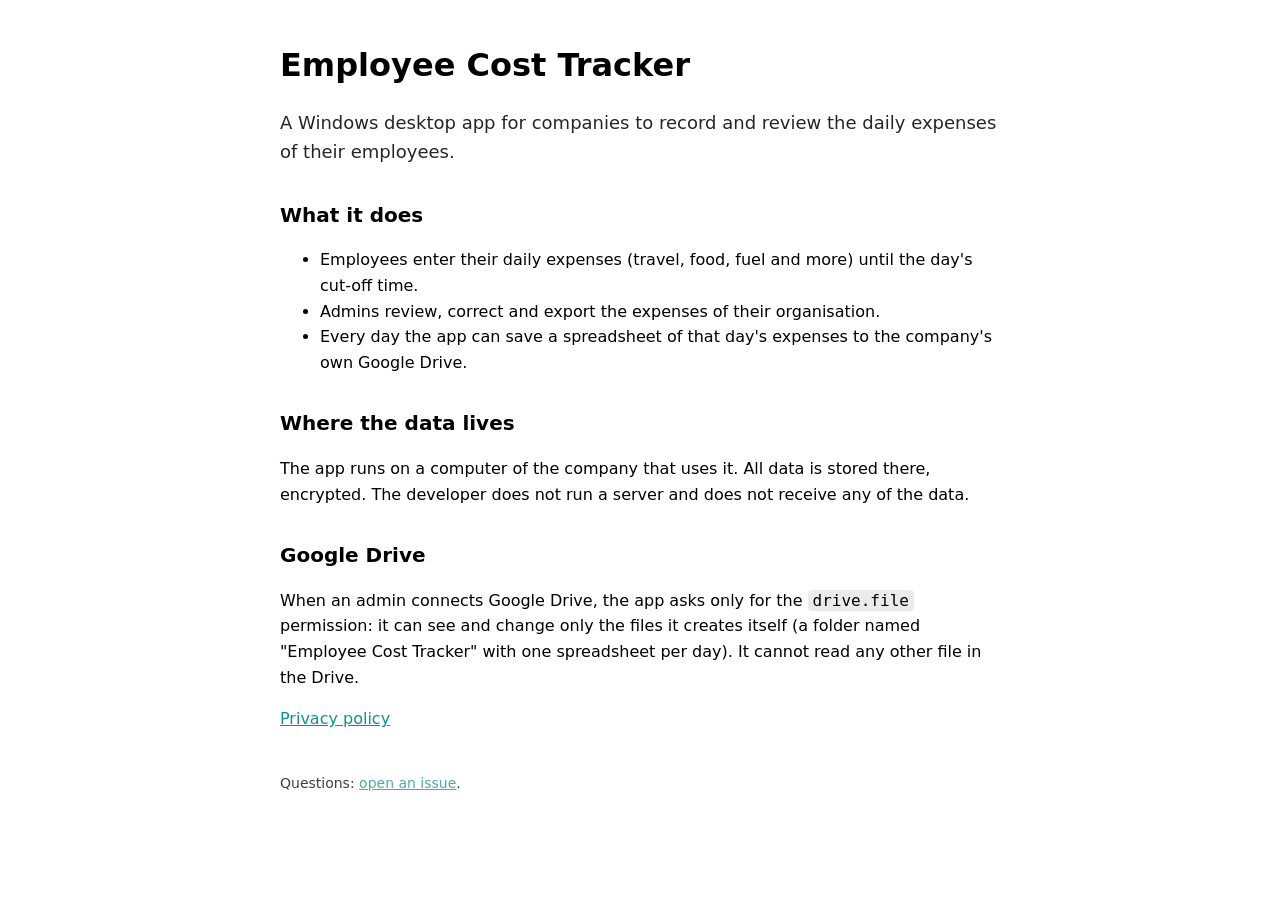
==== index.html @ a2766a8f "Home page and privacy policy for the Google sign-in consent screen" ====
<!doctype html>
<html lang="en">
<head>
  <meta charset="utf-8">
  <meta name="viewport" content="width=device-width, initial-scale=1">
  <title>Employee Cost Tracker</title>
  <link rel="stylesheet" href="style.css">
</head>
<body>
  <main>
    <h1>Employee Cost Tracker</h1>
    <p class="lead">A Windows desktop app for companies to record and review the daily expenses of their employees.</p>

    <h2>What it does</h2>
    <ul>
      <li>Employees enter their daily expenses (travel, food, fuel and more) until the day's cut-off time.</li>
      <li>Admins review, correct and export the expenses of their organisation.</li>
      <li>Every day the app can save a spreadsheet of that day's expenses to the company's own Google Drive.</li>
    </ul>

    <h2>Where the data lives</h2>
    <p>The app runs on a computer of the company that uses it. All data is stored there, encrypted.
      The developer does not run a server and does not receive any of the data.</p>

    <h2>Google Drive</h2>
    <p>When an admin connects Google Drive, the app asks only for the <code>drive.file</code> permission:
      it can see and change only the files it creates itself (a folder named "Employee Cost Tracker" with one
      spreadsheet per day). It cannot read any other file in the Drive.</p>

    <p><a href="privacy.html">Privacy policy</a></p>
  </main>
  <footer>Questions: <a href="https://github.com/z4kir/ect-site/issues">open an issue</a>.</footer>
</body>
</html>
---- style.css ----
:root { color-scheme: light dark; --accent: #0d9488; }
body { margin: 0; font: 16px/1.6 system-ui, "Segoe UI", sans-serif; background: Canvas; color: CanvasText; }
main { max-width: 720px; margin: 0 auto; padding: 40px 16px 24px; }
footer { max-width: 720px; margin: 0 auto; padding: 0 16px 40px; opacity: .75; font-size: 14px; }
h1 { margin: 0 0 8px; font-size: 32px; }
h2 { margin-top: 32px; font-size: 20px; }
.lead { font-size: 18px; opacity: .85; }
.muted { opacity: .7; font-size: 14px; }
a { color: var(--accent); }
code { background: color-mix(in srgb, CanvasText 8%, transparent); padding: 1px 5px; border-radius: 4px; word-break: break-all; }
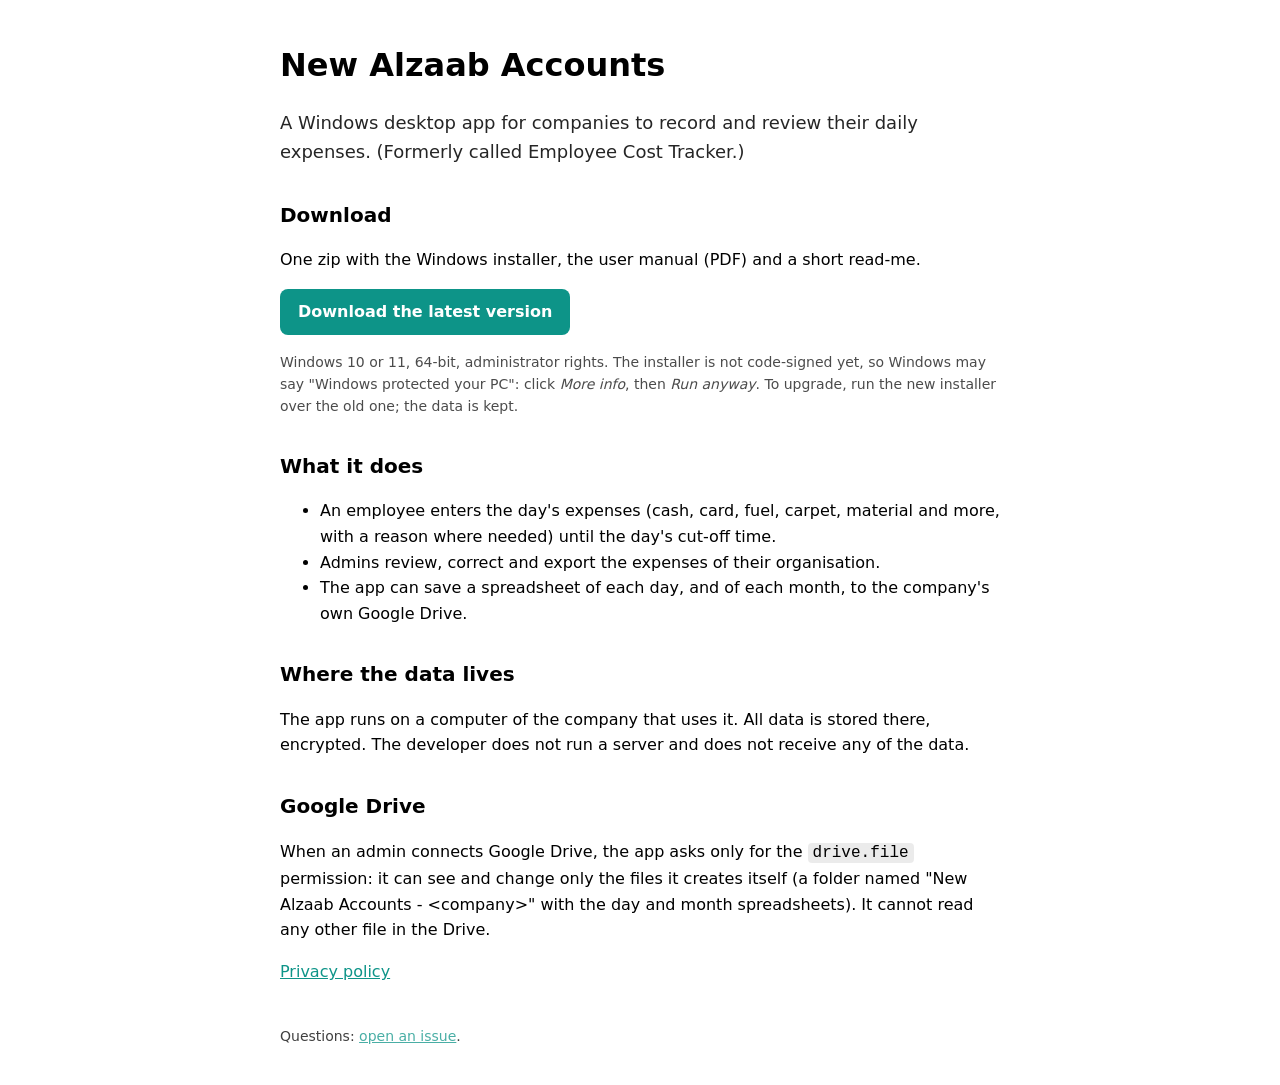
==== commit 8cb9f152: "Rename to New Alzaab Accounts; download section linking the latest release" ====
--- a/index.html
+++ b/index.html
@@ -3,19 +3,28 @@
 <head>
   <meta charset="utf-8">
   <meta name="viewport" content="width=device-width, initial-scale=1">
-  <title>Employee Cost Tracker</title>
+  <title>New Alzaab Accounts</title>
   <link rel="stylesheet" href="style.css">
 </head>
 <body>
   <main>
-    <h1>Employee Cost Tracker</h1>
-    <p class="lead">A Windows desktop app for companies to record and review the daily expenses of their employees.</p>
+    <h1>New Alzaab Accounts</h1>
+    <p class="lead">A Windows desktop app for companies to record and review their daily expenses.
+      (Formerly called Employee Cost Tracker.)</p>
+
+    <h2>Download</h2>
+    <p>One zip with the Windows installer, the user manual (PDF) and a short read-me.</p>
+    <p><a class="button" href="https://github.com/z4kir/ect-site/releases/latest">Download the latest version</a></p>
+    <p class="muted">Windows 10 or 11, 64-bit, administrator rights. The installer is not code-signed yet, so Windows
+      may say "Windows protected your PC": click <em>More info</em>, then <em>Run anyway</em>. To upgrade, run the
+      new installer over the old one; the data is kept.</p>
 
     <h2>What it does</h2>
     <ul>
-      <li>Employees enter their daily expenses (travel, food, fuel and more) until the day's cut-off time.</li>
+      <li>An employee enters the day's expenses (cash, card, fuel, carpet, material and more, with a reason where
+        needed) until the day's cut-off time.</li>
       <li>Admins review, correct and export the expenses of their organisation.</li>
-      <li>Every day the app can save a spreadsheet of that day's expenses to the company's own Google Drive.</li>
+      <li>The app can save a spreadsheet of each day, and of each month, to the company's own Google Drive.</li>
     </ul>
 
     <h2>Where the data lives</h2>
@@ -24,8 +33,8 @@
 
     <h2>Google Drive</h2>
     <p>When an admin connects Google Drive, the app asks only for the <code>drive.file</code> permission:
-      it can see and change only the files it creates itself (a folder named "Employee Cost Tracker" with one
-      spreadsheet per day). It cannot read any other file in the Drive.</p>
+      it can see and change only the files it creates itself (a folder named "New Alzaab Accounts - &lt;company&gt;"
+      with the day and month spreadsheets). It cannot read any other file in the Drive.</p>
 
     <p><a href="privacy.html">Privacy policy</a></p>
   </main>
--- a/style.css
+++ b/style.css
@@ -7,4 +7,7 @@
 .lead { font-size: 18px; opacity: .85; }
 .muted { opacity: .7; font-size: 14px; }
 a { color: var(--accent); }
+.button { display: inline-block; padding: 10px 18px; border-radius: 8px; background: var(--accent); color: #fff;
+  font-weight: 600; text-decoration: none; }
+.button:hover { filter: brightness(1.1); }
 code { background: color-mix(in srgb, CanvasText 8%, transparent); padding: 1px 5px; border-radius: 4px; word-break: break-all; }
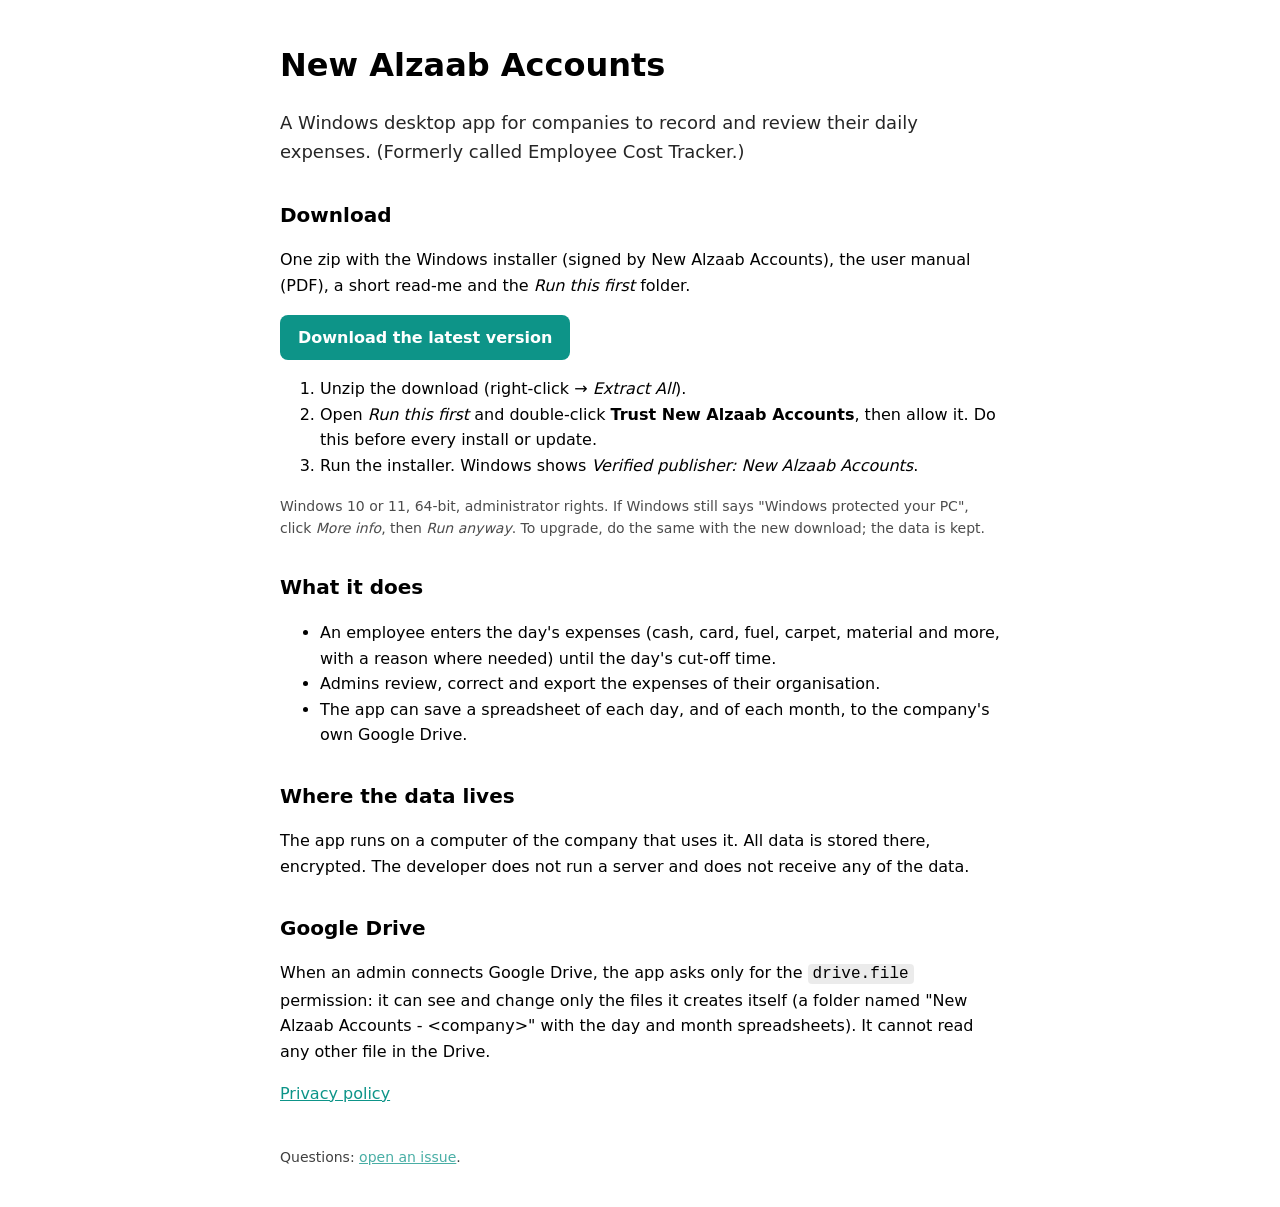
==== commit 0586ddf2: "Download steps for the signed installer and the Run this first trust tool" ====
--- a/index.html
+++ b/index.html
@@ -13,11 +13,18 @@
       (Formerly called Employee Cost Tracker.)</p>
 
     <h2>Download</h2>
-    <p>One zip with the Windows installer, the user manual (PDF) and a short read-me.</p>
+    <p>One zip with the Windows installer (signed by New Alzaab Accounts), the user manual (PDF), a short read-me
+      and the <em>Run this first</em> folder.</p>
     <p><a class="button" href="https://github.com/z4kir/ect-site/releases/latest">Download the latest version</a></p>
-    <p class="muted">Windows 10 or 11, 64-bit, administrator rights. The installer is not code-signed yet, so Windows
-      may say "Windows protected your PC": click <em>More info</em>, then <em>Run anyway</em>. To upgrade, run the
-      new installer over the old one; the data is kept.</p>
+    <ol>
+      <li>Unzip the download (right-click → <em>Extract All</em>).</li>
+      <li>Open <em>Run this first</em> and double-click <strong>Trust New Alzaab Accounts</strong>, then allow it.
+        Do this before every install or update.</li>
+      <li>Run the installer. Windows shows <em>Verified publisher: New Alzaab Accounts</em>.</li>
+    </ol>
+    <p class="muted">Windows 10 or 11, 64-bit, administrator rights. If Windows still says "Windows protected your
+      PC", click <em>More info</em>, then <em>Run anyway</em>. To upgrade, do the same with the new download; the
+      data is kept.</p>
 
     <h2>What it does</h2>
     <ul>
